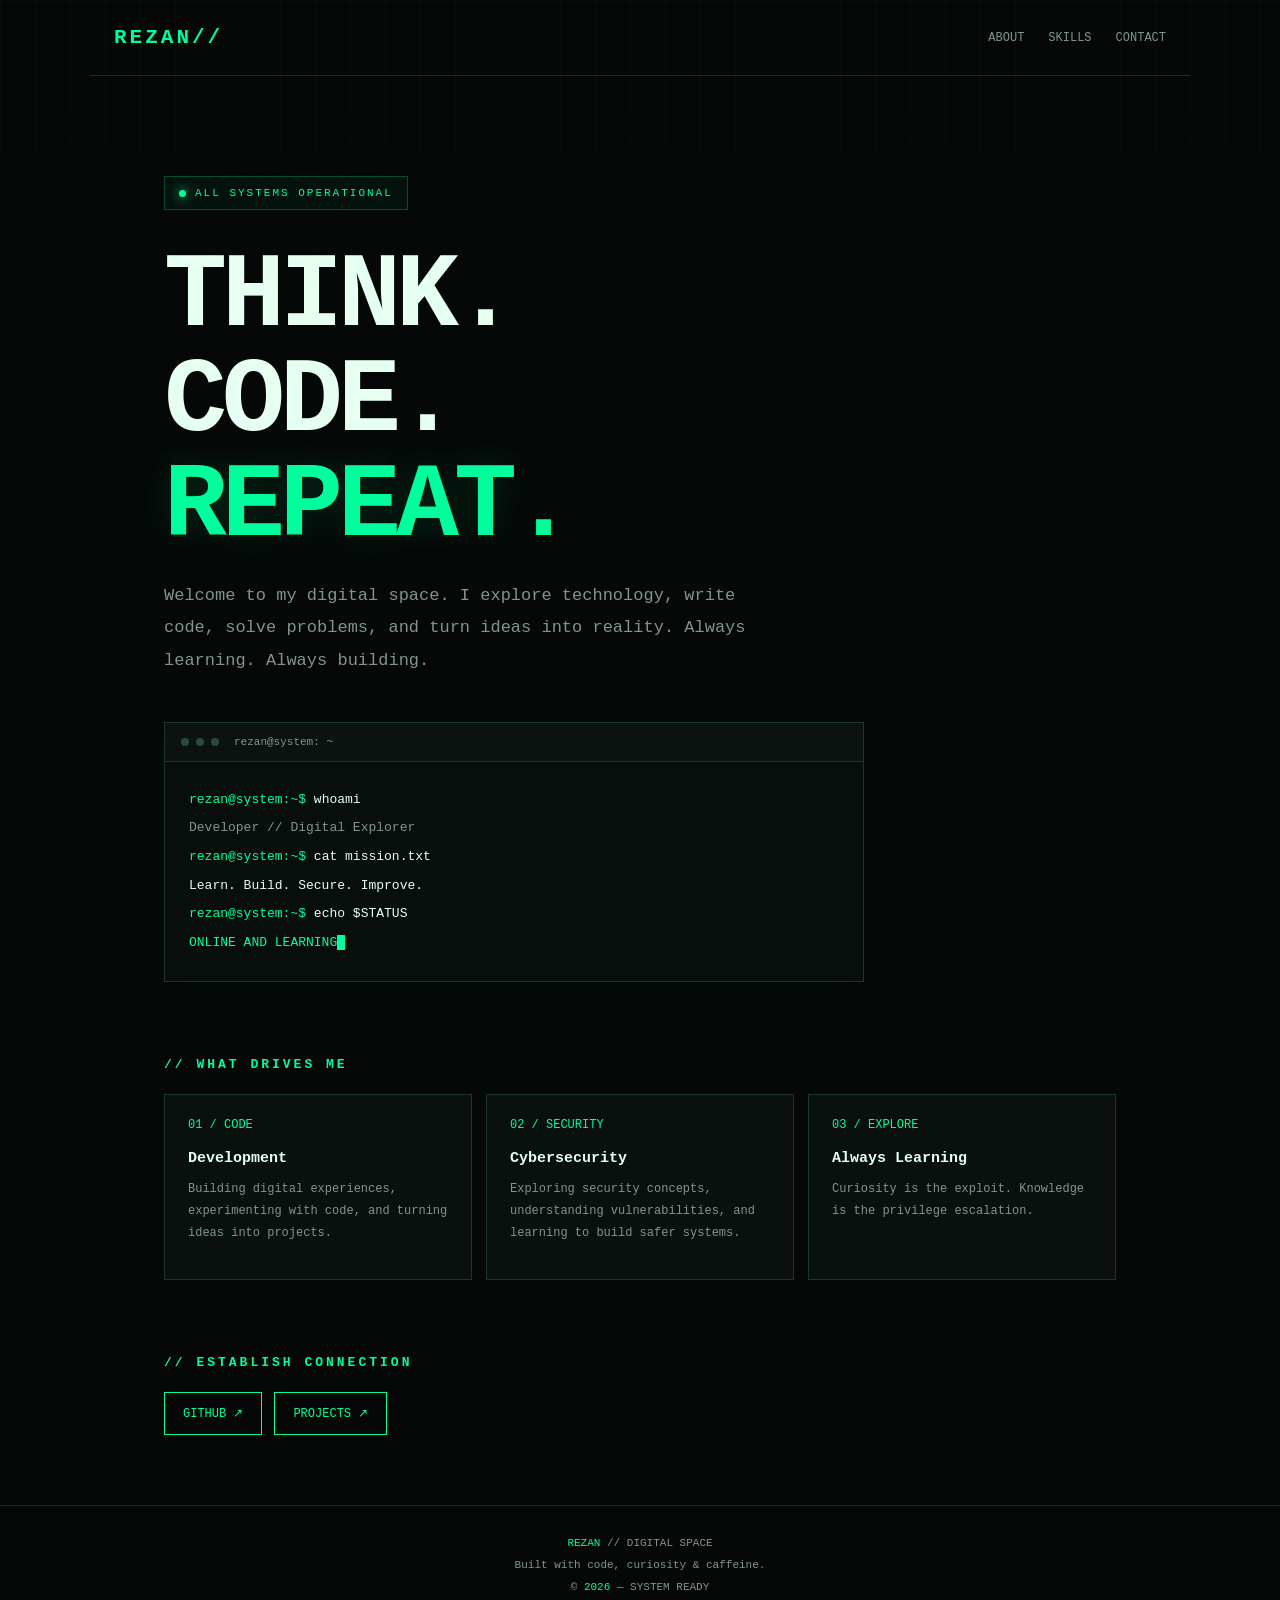
==== index.html @ ff37f452 "Add initial index.html file with layout and styles" ====
<!DOCTYPE html>
<html lang="en">
<head>
  <meta charset="UTF-8">
  <meta name="viewport" content="width=device-width, initial-scale=1.0">
  <meta name="theme-color" content="#050807">
  <meta name="description" content="Rezan | Developer, hacker mindset, and digital explorer.">
  <title>REZAN // SYSTEM ONLINE</title>

  <style>
    :root {
      --bg: #050807;
      --green: #00ff9c;
      --muted: #81968b;
      --panel: #0b1210;
    }

    * { box-sizing: border-box; }

    html { scroll-behavior: smooth; }

    body {
      margin: 0;
      background: var(--bg);
      color: #e5fff1;
      font-family: Consolas, "Courier New", monospace;
      min-height: 100vh;
      overflow-x: hidden;
    }

    body::before {
      content: "";
      position: fixed;
      inset: 0;
      pointer-events: none;
      z-index: -1;
      background:
        linear-gradient(#00ff9c08 1px, transparent 1px),
        linear-gradient(90deg, #00ff9c08 1px, transparent 1px);
      background-size: 35px 35px;
      mask-image: linear-gradient(to bottom, black, transparent 90%);
    }

    a { color: inherit; text-decoration: none; }

    header {
      max-width: 1100px;
      margin: auto;
      padding: 26px 24px;
      display: flex;
      justify-content: space-between;
      align-items: center;
      border-bottom: 1px solid #163026;
    }

    .logo {
      color: var(--green);
      font-size: 21px;
      font-weight: bold;
      letter-spacing: 3px;
    }

    nav { display: flex; gap: 24px; }

    nav a {
      font-size: 12px;
      color: var(--muted);
      transition: color .2s;
    }

    nav a:hover { color: var(--green); }

    main {
      max-width: 1000px;
      margin: auto;
      padding: 100px 24px 70px;
    }

    .status {
      display: inline-flex;
      align-items: center;
      gap: 9px;
      color: var(--green);
      border: 1px solid #00ff9c40;
      background: #00ff9c0b;
      padding: 10px 14px;
      font-size: 11px;
      letter-spacing: 2px;
    }

    .dot {
      width: 7px;
      height: 7px;
      border-radius: 50%;
      background: var(--green);
      box-shadow: 0 0 12px var(--green);
      animation: pulse 1.5s infinite;
    }

    h1 {
      font-size: clamp(54px, 11vw, 105px);
      line-height: 1;
      letter-spacing: -5px;
      margin: 35px 0 20px;
    }

    h1 span {
      color: var(--green);
      text-shadow: 0 0 35px #00ff9c25;
    }

    .subtitle {
      color: var(--muted);
      font-size: clamp(14px, 2vw, 17px);
      line-height: 1.9;
      max-width: 620px;
    }

    .terminal {
      margin-top: 45px;
      max-width: 700px;
      border: 1px solid #1b382b;
      background: #080e0b;
      box-shadow: 0 0 50px #00ff9c08;
    }

    .terminal-bar {
      padding: 13px 16px;
      background: var(--panel);
      border-bottom: 1px solid #1b382b;
      display: flex;
      gap: 7px;
      align-items: center;
      color: var(--muted);
      font-size: 11px;
    }

    .circle {
      width: 8px;
      height: 8px;
      border-radius: 50%;
      background: #284b3a;
    }

    .terminal-content {
      padding: 24px;
      font-size: 13px;
      line-height: 2.2;
      overflow-wrap: anywhere;
    }

    .prompt { color: var(--green); }
    .muted { color: var(--muted); }

    .cursor {
      display: inline-block;
      width: 8px;
      height: 15px;
      background: var(--green);
      vertical-align: middle;
      animation: blink 1s steps(2) infinite;
    }

    .section-title {
      font-size: 13px;
      color: var(--green);
      letter-spacing: 3px;
      margin: 75px 0 22px;
    }

    .cards {
      display: grid;
      grid-template-columns: repeat(3, 1fr);
      gap: 14px;
    }

    .card {
      border: 1px solid #1b382b;
      padding: 23px;
      background: #09100d;
      transition: border-color .2s, transform .2s;
    }

    .card:hover {
      border-color: var(--green);
      transform: translateY(-4px);
    }

    .card .number {
      color: var(--green);
      font-size: 12px;
    }

    .card h3 { font-size: 15px; margin: 18px 0 10px; }
    .card p { color: var(--muted); font-size: 12px; line-height: 1.8; }

    .links { display: flex; flex-wrap: wrap; gap: 12px; }

    .button {
      border: 1px solid var(--green);
      padding: 13px 18px;
      color: var(--green);
      font-size: 12px;
      transition: background .2s, color .2s;
    }

    .button:hover {
      background: var(--green);
      color: #050807;
    }

    footer {
      border-top: 1px solid #163026;
      padding: 26px 24px;
      text-align: center;
      color: var(--muted);
      font-size: 11px;
      line-height: 2;
    }

    footer span { color: var(--green); }

    @keyframes pulse { 50% { opacity: .35; } }
    @keyframes blink { to { visibility: hidden; } }

    @media (max-width: 650px) {
      header { padding: 20px; }
      nav { gap: 12px; }
      nav a { font-size: 10px; }
      main { padding-top: 70px; }
      h1 { letter-spacing: -3px; }
      .cards { grid-template-columns: 1fr; }
      .terminal-content { padding: 17px; font-size: 11px; }
    }
  </style>
</head>

<body>
  <header>
    <a class="logo" href="#">REZAN<span>//</span></a>
    <nav>
      <a href="#about">ABOUT</a>
      <a href="#skills">SKILLS</a>
      <a href="#contact">CONTACT</a>
    </nav>
  </header>

  <main>
    <div class="status">
      <span class="dot"></span>
      ALL SYSTEMS OPERATIONAL
    </div>

    <h1>THINK.<br>CODE.<br><span>REPEAT.</span></h1>

    <p class="subtitle">
      Welcome to my digital space. I explore technology,
      write code, solve problems, and turn ideas into reality.
      Always learning. Always building.
    </p>

    <section class="terminal" id="about">
      <div class="terminal-bar">
        <span class="circle"></span>
        <span class="circle"></span>
        <span class="circle"></span>
        <span style="margin-left:8px">rezan@system: ~</span>
      </div>

      <div class="terminal-content">
        <div><span class="prompt">rezan@system:~$</span> whoami</div>
        <div class="muted">Developer // Digital Explorer</div>
        <div><span class="prompt">rezan@system:~$</span> cat mission.txt</div>
        <div>Learn. Build. Secure. Improve.</div>
        <div><span class="prompt">rezan@system:~$</span> echo $STATUS</div>
        <div style="color:var(--green)">ONLINE AND LEARNING<span class="cursor"></span></div>
      </div>
    </section>

    <h2 class="section-title" id="skills">// WHAT DRIVES ME</h2>

    <div class="cards">
      <article class="card">
        <div class="number">01 / CODE</div>
        <h3>Development</h3>
        <p>Building digital experiences, experimenting with code, and turning ideas into projects.</p>
      </article>

      <article class="card">
        <div class="number">02 / SECURITY</div>
        <h3>Cybersecurity</h3>
        <p>Exploring security concepts, understanding vulnerabilities, and learning to build safer systems.</p>
      </article>

      <article class="card">
        <div class="number">03 / EXPLORE</div>
        <h3>Always Learning</h3>
        <p>Curiosity is the exploit. Knowledge is the privilege escalation.</p>
      </article>
    </div>

    <h2 class="section-title" id="contact">// ESTABLISH CONNECTION</h2>

    <div class="links">
      <a class="button" href="https://github.com/rezan" target="_blank" rel="noopener noreferrer">GITHUB ↗</a>
      <a class="button" href="https://github.com/rezan?tab=repositories">PROJECTS ↗</a>
    </div>
  </main>

  <footer>
    <div><span>REZAN</span> // DIGITAL SPACE</div>
    <div>Built with code, curiosity &amp; caffeine.</div>
    <div>© <span id="year"></span> — SYSTEM READY</div>
  </footer>

  <script>
    document.getElementById("year").textContent = new Date().getFullYear();
  </script>
</body>
</html>
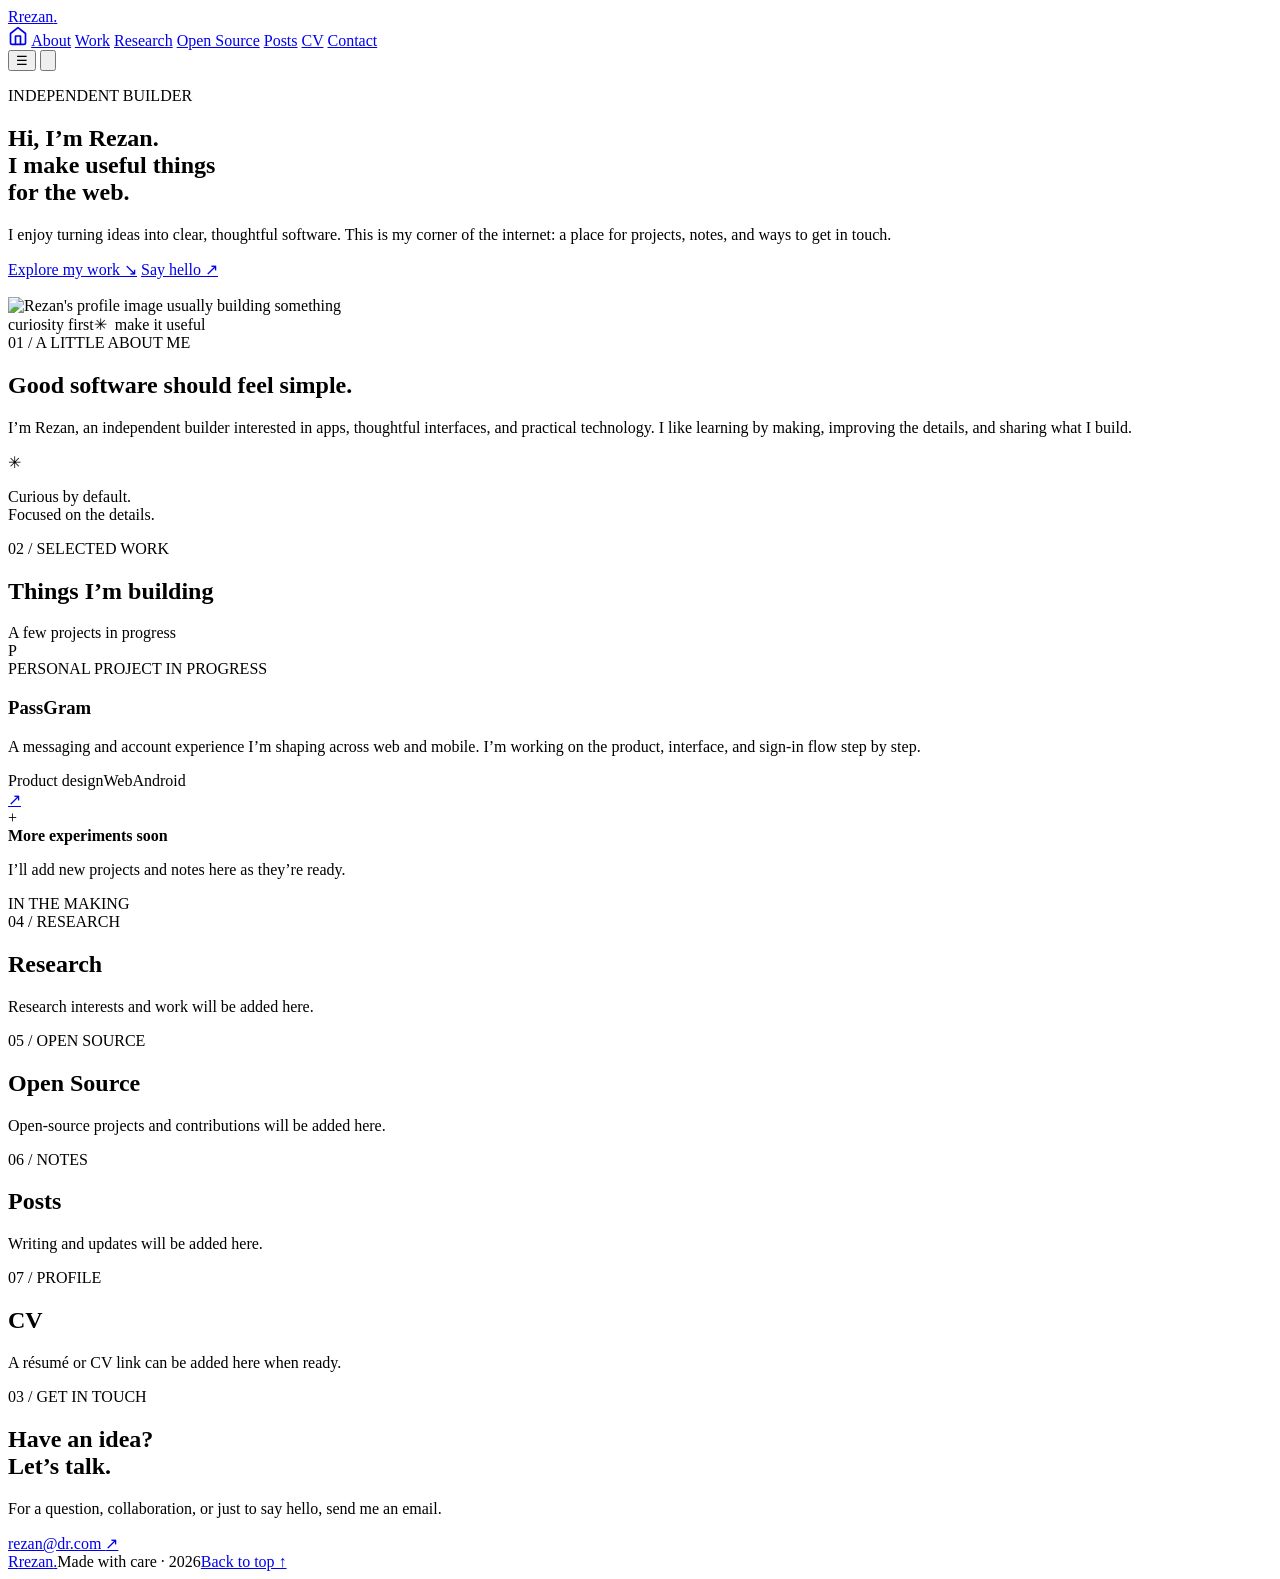
==== commit e9b79475: "Add files via upload" ====
--- a/index.html
+++ b/index.html
@@ -1,321 +1,88 @@
-
-<!DOCTYPE html>
+<!doctype html>
 <html lang="en">
 <head>
-  <meta charset="UTF-8">
-  <meta name="viewport" content="width=device-width, initial-scale=1.0">
-  <meta name="theme-color" content="#050807">
-  <meta name="description" content="Rezan | Developer, hacker mindset, and digital explorer.">
-  <title>REZAN // SYSTEM ONLINE</title>
-
-  <style>
-    :root {
-      --bg: #050807;
-      --green: #00ff9c;
-      --muted: #81968b;
-      --panel: #0b1210;
-    }
-
-    * { box-sizing: border-box; }
-
-    html { scroll-behavior: smooth; }
-
-    body {
-      margin: 0;
-      background: var(--bg);
-      color: #e5fff1;
-      font-family: Consolas, "Courier New", monospace;
-      min-height: 100vh;
-      overflow-x: hidden;
-    }
-
-    body::before {
-      content: "";
-      position: fixed;
-      inset: 0;
-      pointer-events: none;
-      z-index: -1;
-      background:
-        linear-gradient(#00ff9c08 1px, transparent 1px),
-        linear-gradient(90deg, #00ff9c08 1px, transparent 1px);
-      background-size: 35px 35px;
-      mask-image: linear-gradient(to bottom, black, transparent 90%);
-    }
-
-    a { color: inherit; text-decoration: none; }
-
-    header {
-      max-width: 1100px;
-      margin: auto;
-      padding: 26px 24px;
-      display: flex;
-      justify-content: space-between;
-      align-items: center;
-      border-bottom: 1px solid #163026;
-    }
-
-    .logo {
-      color: var(--green);
-      font-size: 21px;
-      font-weight: bold;
-      letter-spacing: 3px;
-    }
-
-    nav { display: flex; gap: 24px; }
-
-    nav a {
-      font-size: 12px;
-      color: var(--muted);
-      transition: color .2s;
-    }
-
-    nav a:hover { color: var(--green); }
-
-    main {
-      max-width: 1000px;
-      margin: auto;
-      padding: 100px 24px 70px;
-    }
-
-    .status {
-      display: inline-flex;
-      align-items: center;
-      gap: 9px;
-      color: var(--green);
-      border: 1px solid #00ff9c40;
-      background: #00ff9c0b;
-      padding: 10px 14px;
-      font-size: 11px;
-      letter-spacing: 2px;
-    }
-
-    .dot {
-      width: 7px;
-      height: 7px;
-      border-radius: 50%;
-      background: var(--green);
-      box-shadow: 0 0 12px var(--green);
-      animation: pulse 1.5s infinite;
-    }
-
-    h1 {
-      font-size: clamp(54px, 11vw, 105px);
-      line-height: 1;
-      letter-spacing: -5px;
-      margin: 35px 0 20px;
-    }
-
-    h1 span {
-      color: var(--green);
-      text-shadow: 0 0 35px #00ff9c25;
-    }
-
-    .subtitle {
-      color: var(--muted);
-      font-size: clamp(14px, 2vw, 17px);
-      line-height: 1.9;
-      max-width: 620px;
-    }
-
-    .terminal {
-      margin-top: 45px;
-      max-width: 700px;
-      border: 1px solid #1b382b;
-      background: #080e0b;
-      box-shadow: 0 0 50px #00ff9c08;
-    }
-
-    .terminal-bar {
-      padding: 13px 16px;
-      background: var(--panel);
-      border-bottom: 1px solid #1b382b;
-      display: flex;
-      gap: 7px;
-      align-items: center;
-      color: var(--muted);
-      font-size: 11px;
-    }
-
-    .circle {
-      width: 8px;
-      height: 8px;
-      border-radius: 50%;
-      background: #284b3a;
-    }
-
-    .terminal-content {
-      padding: 24px;
-      font-size: 13px;
-      line-height: 2.2;
-      overflow-wrap: anywhere;
-    }
-
-    .prompt { color: var(--green); }
-    .muted { color: var(--muted); }
-
-    .cursor {
-      display: inline-block;
-      width: 8px;
-      height: 15px;
-      background: var(--green);
-      vertical-align: middle;
-      animation: blink 1s steps(2) infinite;
-    }
-
-    .section-title {
-      font-size: 13px;
-      color: var(--green);
-      letter-spacing: 3px;
-      margin: 75px 0 22px;
-    }
-
-    .cards {
-      display: grid;
-      grid-template-columns: repeat(3, 1fr);
-      gap: 14px;
-    }
-
-    .card {
-      border: 1px solid #1b382b;
-      padding: 23px;
-      background: #09100d;
-      transition: border-color .2s, transform .2s;
-    }
-
-    .card:hover {
-      border-color: var(--green);
-      transform: translateY(-4px);
-    }
-
-    .card .number {
-      color: var(--green);
-      font-size: 12px;
-    }
-
-    .card h3 { font-size: 15px; margin: 18px 0 10px; }
-    .card p { color: var(--muted); font-size: 12px; line-height: 1.8; }
-
-    .links { display: flex; flex-wrap: wrap; gap: 12px; }
-
-    .button {
-      border: 1px solid var(--green);
-      padding: 13px 18px;
-      color: var(--green);
-      font-size: 12px;
-      transition: background .2s, color .2s;
-    }
-
-    .button:hover {
-      background: var(--green);
-      color: #050807;
-    }
-
-    footer {
-      border-top: 1px solid #163026;
-      padding: 26px 24px;
-      text-align: center;
-      color: var(--muted);
-      font-size: 11px;
-      line-height: 2;
-    }
-
-    footer span { color: var(--green); }
-
-    @keyframes pulse { 50% { opacity: .35; } }
-    @keyframes blink { to { visibility: hidden; } }
-
-    @media (max-width: 650px) {
-      header { padding: 20px; }
-      nav { gap: 12px; }
-      nav a { font-size: 10px; }
-      main { padding-top: 70px; }
-      h1 { letter-spacing: -3px; }
-      .cards { grid-template-columns: 1fr; }
-      .terminal-content { padding: 17px; font-size: 11px; }
-    }
-  </style>
+  <meta charset="utf-8">
+  <meta name="viewport" content="width=device-width, initial-scale=1">
+  <meta name="theme-color" content="#f4f6fb">
+  <meta name="description" content="Rezan — software maker and independent builder.">
+  <title>Rezan — Personal portfolio</title>
+  <link rel="preconnect" href="https://fonts.gstatic.com" crossorigin>
+  <link rel="stylesheet" href="assets/css/style.css">
+  <script src="assets/js/script.js" defer></script>
 </head>
-
 <body>
-  <header>
-    <a class="logo" href="#">REZAN<span>//</span></a>
-    <nav>
-      <a href="#about">ABOUT</a>
-      <a href="#skills">SKILLS</a>
-      <a href="#contact">CONTACT</a>
+  <div class="ambient ambient-one" aria-hidden="true"></div>
+  <div class="ambient ambient-two" aria-hidden="true"></div>
+  <header class="topbar wrap">
+    <a class="wordmark" href="#home" aria-label="Rezan home"><span class="mark">R</span><span>rezan<span class="dot">.</span></span></a>
+    <nav class="nav" aria-label="Main navigation">
+      <a class="home-link" href="#home" aria-label="Home" title="Home"><svg class="home-icon" xmlns="http://www.w3.org/2000/svg" width="20" height="20" viewBox="0 0 24 24" fill="none" stroke="currentColor" stroke-width="2" stroke-linecap="round" stroke-linejoin="round"><path d="M3 9l9-7 9 7v11a2 2 0 0 1-2 2H5a2 2 0 0 1-2-2z"></path><polyline points="9 22 9 12 15 12 15 22"></polyline></svg></a>
+      <a href="#about">About</a>
+      <a href="#work">Work</a>
+      <a href="#research">Research</a>
+      <a href="#opensource">Open Source</a>
+      <a href="#posts">Posts</a>
+      <a href="#cv">CV</a>
+      <a href="#contact">Contact</a>
     </nav>
+    <button class="header-toggle" type="button" aria-label="Open navigation menu" aria-expanded="false">☰</button>
+    <button class="theme-toggle" type="button" aria-label="Switch color theme" title="Switch theme"><img class="theme-icon" src="icons/sun.svg" alt=""></button>
   </header>
 
-  <main>
-    <div class="status">
-      <span class="dot"></span>
-      ALL SYSTEMS OPERATIONAL
-    </div>
-
-    <h1>THINK.<br>CODE.<br><span>REPEAT.</span></h1>
-
-    <p class="subtitle">
-      Welcome to my digital space. I explore technology,
-      write code, solve problems, and turn ideas into reality.
-      Always learning. Always building.
-    </p>
-
-    <section class="terminal" id="about">
-      <div class="terminal-bar">
-        <span class="circle"></span>
-        <span class="circle"></span>
-        <span class="circle"></span>
-        <span style="margin-left:8px">rezan@system: ~</span>
+  <main id="home" class="wrap">
+    <section class="hero" aria-labelledby="hero-title">
+      <div class="hero-copy">
+        <p class="eyebrow"><span class="status-dot"></span> INDEPENDENT BUILDER</p>
+        <h1 id="hero-title">Hi, I’m Rezan.<br><span>I make useful things</span><br>for the web.</h1>
+        <p class="intro">I enjoy turning ideas into clear, thoughtful software. This is my corner of the internet: a place for projects, notes, and ways to get in touch.</p>
+        <div class="hero-actions">
+          <a class="button button-primary" href="#work">Explore my work <span aria-hidden="true">↘</span></a>
+          <a class="text-link" href="mailto:rezan@dr.com">Say hello <span aria-hidden="true">↗</span></a>
+        </div>
+        <div class="social-row" aria-label="Social profiles">
+          <a class="social-icon-link" href="https://github.com/4rezan" target="_blank" rel="noopener noreferrer" aria-label="GitHub" title="GitHub"><img src="icons/github.svg" alt="" aria-hidden="true"></a>
+          <a class="social-icon-link" href="https://t.me/strazan" target="_blank" rel="noopener noreferrer" aria-label="Telegram" title="Telegram"><img src="icons/telegram.svg" alt="" aria-hidden="true"></a>
+          <a class="social-icon-link" href="https://www.reddit.com/user/4rezan/" target="_blank" rel="noopener noreferrer" aria-label="Reddit" title="Reddit"><img src="icons/reddit.svg" alt="" aria-hidden="true"></a>
+          <a class="social-icon-link" href="https://x.com/4rezan" target="_blank" rel="noopener noreferrer" aria-label="X" title="X"><img src="icons/X.svg" alt="" aria-hidden="true"></a>
+          <a class="social-icon-link" href="mailto:rezan@dr.com" aria-label="Email Rezan" title="Email"><img src="icons/gmail.svg" alt="" aria-hidden="true"></a>
+        </div>
       </div>
-
-      <div class="terminal-content">
-        <div><span class="prompt">rezan@system:~$</span> whoami</div>
-        <div class="muted">Developer // Digital Explorer</div>
-        <div><span class="prompt">rezan@system:~$</span> cat mission.txt</div>
-        <div>Learn. Build. Secure. Improve.</div>
-        <div><span class="prompt">rezan@system:~$</span> echo $STATUS</div>
-        <div style="color:var(--green)">ONLINE AND LEARNING<span class="cursor"></span></div>
+      <div class="portrait-wrap">
+        <div class="portrait-orbit orbit-a"></div><div class="portrait-orbit orbit-b"></div>
+        <div class="portrait-card"><img src="assets/musa.gif" alt="Rezan's profile image"><span class="portrait-caption"><i></i> usually building something</span></div>
+        <span class="float-chip chip-top">curiosity first</span><span class="float-chip chip-bottom">✳&nbsp; make it useful</span>
       </div>
     </section>
 
-    <h2 class="section-title" id="skills">// WHAT DRIVES ME</h2>
+    <section id="about" class="about section-card">
+      <div class="section-kicker">01 / A LITTLE ABOUT ME</div>
+      <div><h2>Good software should feel simple.</h2><p>I’m Rezan, an independent builder interested in apps, thoughtful interfaces, and practical technology. I like learning by making, improving the details, and sharing what I build.</p></div>
+      <div class="about-aside"><span class="spark">✳</span><p>Curious by default.<br>Focused on the details.</p></div>
+    </section>
 
-    <div class="cards">
-      <article class="card">
-        <div class="number">01 / CODE</div>
-        <h3>Development</h3>
-        <p>Building digital experiences, experimenting with code, and turning ideas into projects.</p>
+    <section id="work" class="work-section">
+      <div class="section-heading"><div><div class="section-kicker">02 / SELECTED WORK</div><h2>Things I’m building</h2></div><span class="heading-note">A few projects in progress</span></div>
+      <article class="project-card">
+        <div class="project-icon" aria-hidden="true">P</div>
+        <div class="project-info"><div class="project-meta"><span>PERSONAL PROJECT</span><span class="project-state"><i></i> IN PROGRESS</span></div><h3>PassGram</h3><p>A messaging and account experience I’m shaping across web and mobile. I’m working on the product, interface, and sign-in flow step by step.</p><div class="tag-list"><span>Product design</span><span>Web</span><span>Android</span></div></div>
+        <a class="project-arrow" href="https://web.zpas.org" target="_blank" rel="noopener noreferrer" aria-label="Open PassGram website">↗</a>
       </article>
+      <div class="coming-card"><span class="coming-mark">+</span><div><b>More experiments soon</b><p>I’ll add new projects and notes here as they’re ready.</p></div><span class="coming-label">IN THE MAKING</span></div>
+    </section>
 
-      <article class="card">
-        <div class="number">02 / SECURITY</div>
-        <h3>Cybersecurity</h3>
-        <p>Exploring security concepts, understanding vulnerabilities, and learning to build safer systems.</p>
-      </article>
-
-      <article class="card">
-        <div class="number">03 / EXPLORE</div>
-        <h3>Always Learning</h3>
-        <p>Curiosity is the exploit. Knowledge is the privilege escalation.</p>
-      </article>
-    </div>
-
-    <h2 class="section-title" id="contact">// ESTABLISH CONNECTION</h2>
-
-    <div class="links">
-      <a class="button" href="https://github.com/rezan" target="_blank" rel="noopener noreferrer">GITHUB ↗</a>
-      <a class="button" href="https://github.com/rezan?tab=repositories">PROJECTS ↗</a>
-    </div>
+    <section class="more-grid" aria-label="More about Rezan">
+      <article id="research" class="more-card"><span class="section-kicker">04 / RESEARCH</span><h2>Research</h2><p>Research interests and work will be added here.</p></article>
+      <article id="opensource" class="more-card"><span class="section-kicker">05 / OPEN SOURCE</span><h2>Open Source</h2><p>Open-source projects and contributions will be added here.</p></article>
+      <article id="posts" class="more-card"><span class="section-kicker">06 / NOTES</span><h2>Posts</h2><p>Writing and updates will be added here.</p></article>
+      <article id="cv" class="more-card"><span class="section-kicker">07 / PROFILE</span><h2>CV</h2><p>A résumé or CV link can be added here when ready.</p></article>
+    </section>
+
+    <section id="contact" class="contact-card">
+      <div><div class="section-kicker">03 / GET IN TOUCH</div><h2>Have an idea?<br><span>Let’s talk.</span></h2><p>For a question, collaboration, or just to say hello, send me an email.</p></div>
+      <a class="contact-email" href="mailto:rezan@dr.com">rezan@dr.com <span>↗</span></a>
+    </section>
   </main>
 
-  <footer>
-    <div><span>REZAN</span> // DIGITAL SPACE</div>
-    <div>Built with code, curiosity &amp; caffeine.</div>
-    <div>© <span id="year"></span> — SYSTEM READY</div>
-  </footer>
-
-  <script>
-    document.getElementById("year").textContent = new Date().getFullYear();
-  </script>
+  <footer class="wrap footer"><a class="wordmark" href="#home"><span class="mark">R</span><span>rezan<span class="dot">.</span></span></a><span>Made with care · 2026</span><a href="#home">Back to top ↑</a></footer>
 </body>
 </html>
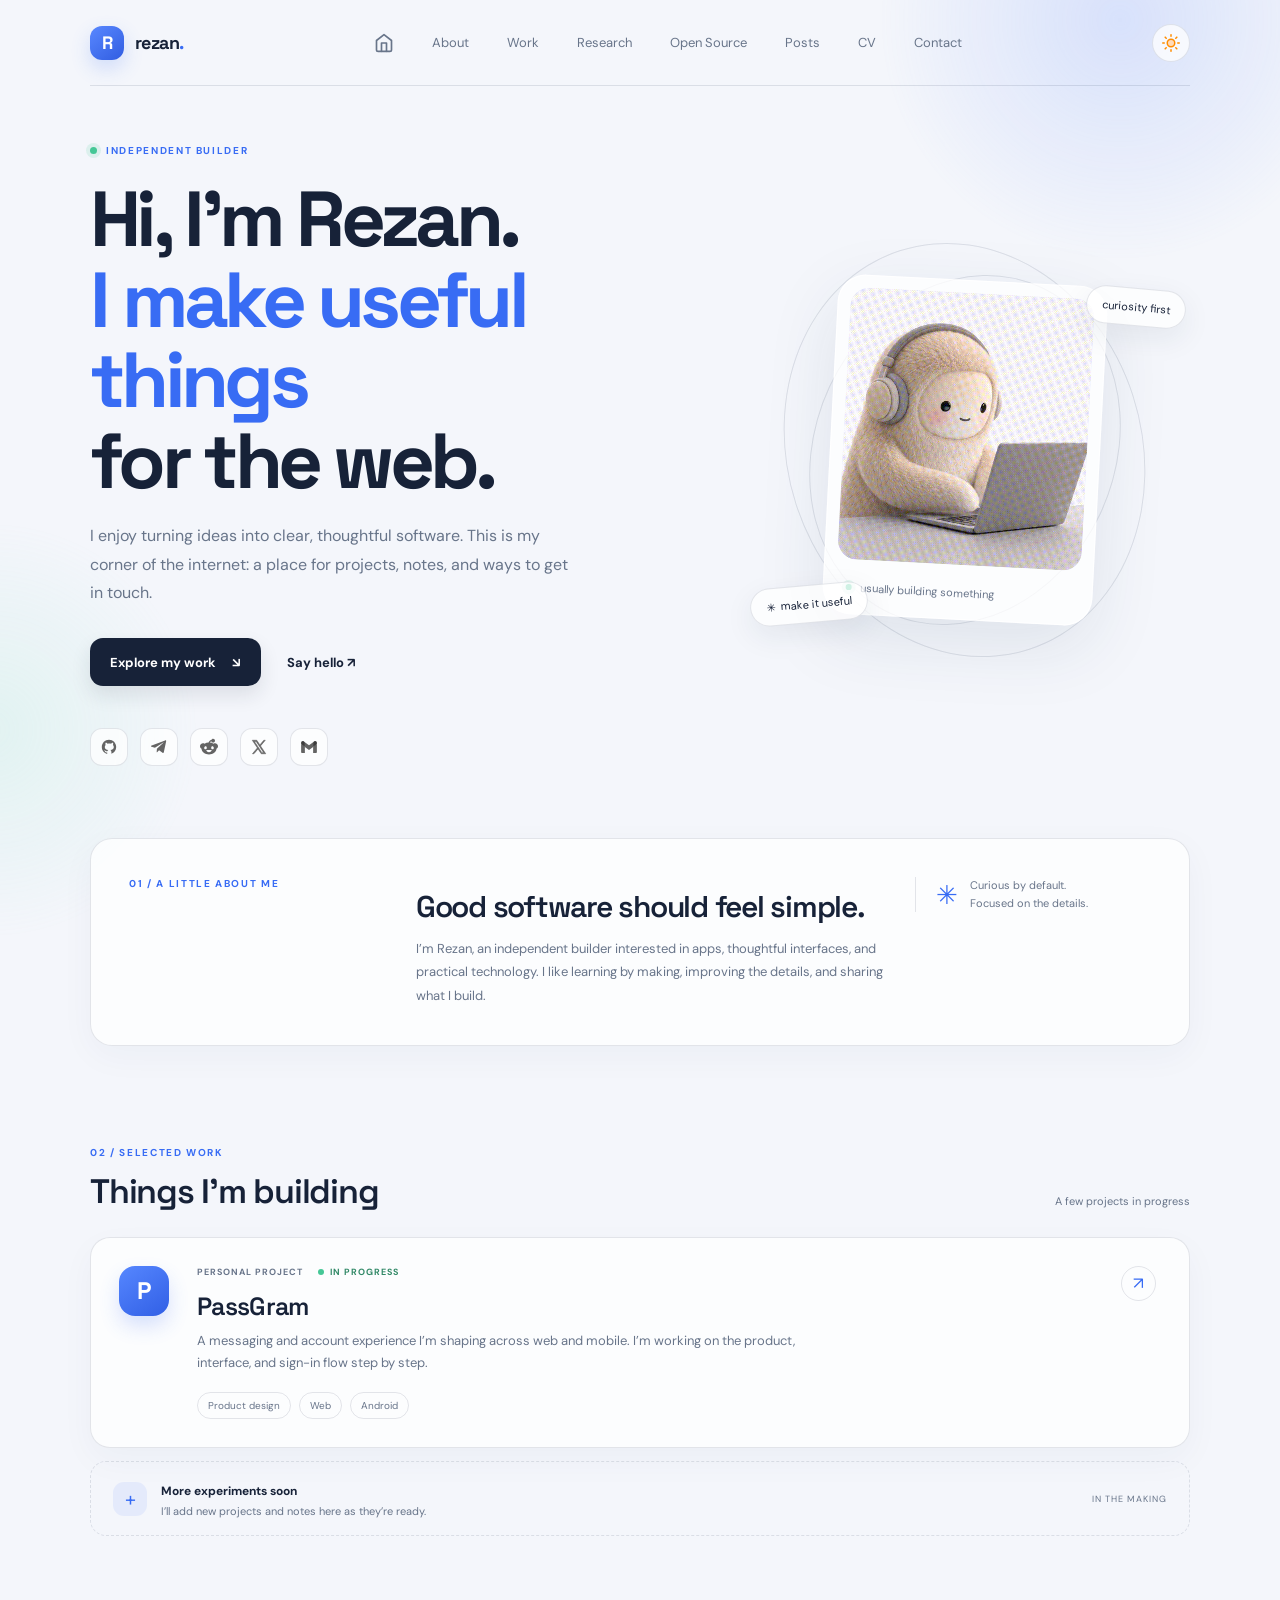
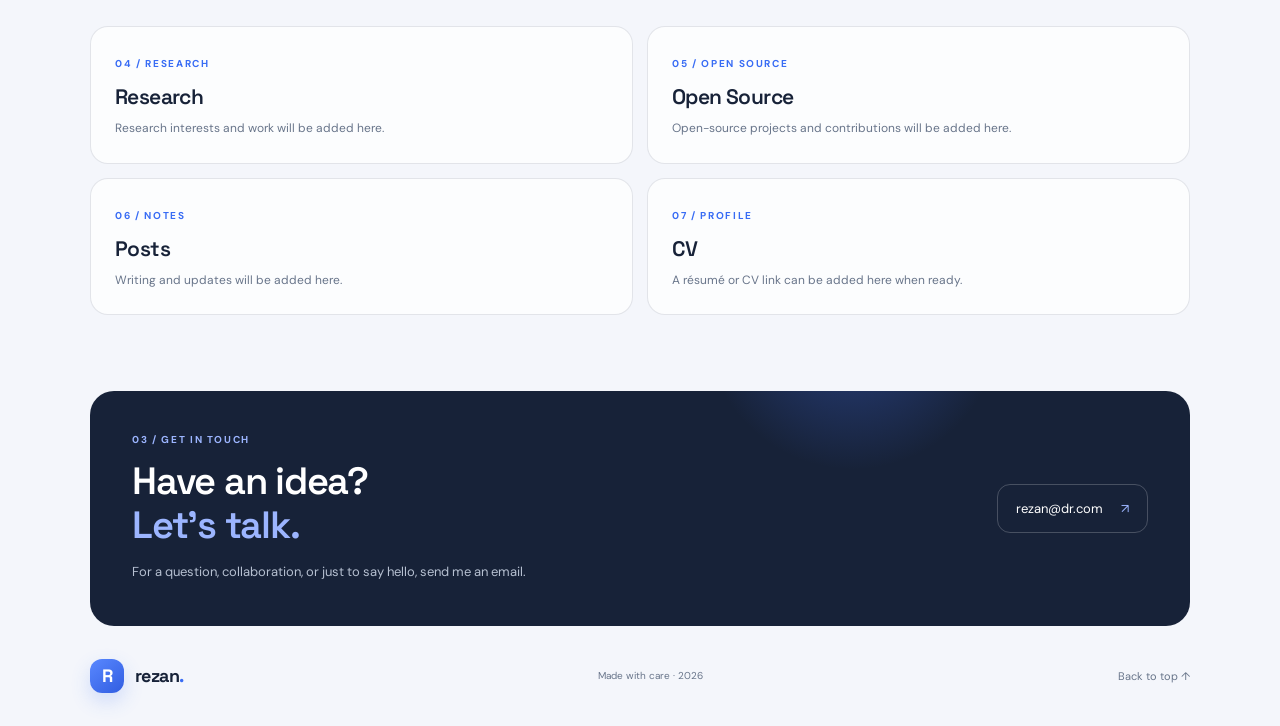
==== commit 6a99e6d3: "ilk yukleme" ====
--- a/index.html
+++ b/index.html
@@ -15,17 +15,17 @@
   <div class="ambient ambient-two" aria-hidden="true"></div>
   <header class="topbar wrap">
     <a class="wordmark" href="#home" aria-label="Rezan home"><span class="mark">R</span><span>rezan<span class="dot">.</span></span></a>
-    <nav class="nav" aria-label="Main navigation">
+    <nav class="nav" aria-label="Main navigation">
       <a class="home-link" href="#home" aria-label="Home" title="Home"><svg class="home-icon" xmlns="http://www.w3.org/2000/svg" width="20" height="20" viewBox="0 0 24 24" fill="none" stroke="currentColor" stroke-width="2" stroke-linecap="round" stroke-linejoin="round"><path d="M3 9l9-7 9 7v11a2 2 0 0 1-2 2H5a2 2 0 0 1-2-2z"></path><polyline points="9 22 9 12 15 12 15 22"></polyline></svg></a>
       <a href="#about">About</a>
       <a href="#work">Work</a>
-      <a href="#research">Research</a>
-      <a href="#opensource">Open Source</a>
-      <a href="#posts">Posts</a>
-      <a href="#cv">CV</a>
+      <a href="#research">Research</a>
+      <a href="#opensource">Open Source</a>
+      <a href="#posts">Posts</a>
+      <a href="#cv">CV</a>
       <a href="#contact">Contact</a>
     </nav>
-    <button class="header-toggle" type="button" aria-label="Open navigation menu" aria-expanded="false">☰</button>
+    <button class="header-toggle" type="button" aria-label="Open navigation menu" aria-expanded="false">☰</button>
     <button class="theme-toggle" type="button" aria-label="Switch color theme" title="Switch theme"><img class="theme-icon" src="icons/sun.svg" alt=""></button>
   </header>
 
@@ -70,13 +70,13 @@
       <div class="coming-card"><span class="coming-mark">+</span><div><b>More experiments soon</b><p>I’ll add new projects and notes here as they’re ready.</p></div><span class="coming-label">IN THE MAKING</span></div>
     </section>
 
-    <section class="more-grid" aria-label="More about Rezan">
-      <article id="research" class="more-card"><span class="section-kicker">04 / RESEARCH</span><h2>Research</h2><p>Research interests and work will be added here.</p></article>
-      <article id="opensource" class="more-card"><span class="section-kicker">05 / OPEN SOURCE</span><h2>Open Source</h2><p>Open-source projects and contributions will be added here.</p></article>
-      <article id="posts" class="more-card"><span class="section-kicker">06 / NOTES</span><h2>Posts</h2><p>Writing and updates will be added here.</p></article>
-      <article id="cv" class="more-card"><span class="section-kicker">07 / PROFILE</span><h2>CV</h2><p>A résumé or CV link can be added here when ready.</p></article>
-    </section>
-
+    <section class="more-grid" aria-label="More about Rezan">
+      <article id="research" class="more-card"><span class="section-kicker">04 / RESEARCH</span><h2>Research</h2><p>Research interests and work will be added here.</p></article>
+      <article id="opensource" class="more-card"><span class="section-kicker">05 / OPEN SOURCE</span><h2>Open Source</h2><p>Open-source projects and contributions will be added here.</p></article>
+      <article id="posts" class="more-card"><span class="section-kicker">06 / NOTES</span><h2>Posts</h2><p>Writing and updates will be added here.</p></article>
+      <article id="cv" class="more-card"><span class="section-kicker">07 / PROFILE</span><h2>CV</h2><p>A résumé or CV link can be added here when ready.</p></article>
+    </section>
+
     <section id="contact" class="contact-card">
       <div><div class="section-kicker">03 / GET IN TOUCH</div><h2>Have an idea?<br><span>Let’s talk.</span></h2><p>For a question, collaboration, or just to say hello, send me an email.</p></div>
       <a class="contact-email" href="mailto:rezan@dr.com">rezan@dr.com <span>↗</span></a>
--- a/assets/css/style.css
+++ b/assets/css/style.css
@@ -0,0 +1,10 @@
+@import url('./fonts.css');
+:root{color-scheme:light;--bg:#f4f6fb;--surface:rgba(255,255,255,.74);--ink:#172238;--muted:#68758a;--line:rgba(32,52,83,.12);--blue:#386cf4;--mint:#95e6c8;--shadow:0 22px 70px rgba(33,55,92,.1)}
+*{box-sizing:border-box}html{scroll-behavior:smooth;scroll-padding-top:90px}body{margin:0;min-height:100vh;background:var(--bg);color:var(--ink);font-family:"DM Sans",sans-serif;overflow-x:hidden;transition:background .25s,color .25s}.wrap{width:min(1100px,calc(100% - 48px));margin-inline:auto}.ambient{position:fixed;z-index:-1;pointer-events:none;border-radius:50%;filter:blur(1px)}.ambient-one{width:500px;height:500px;top:-230px;right:-90px;background:radial-gradient(circle,rgba(116,153,255,.22),transparent 68%)}.ambient-two{width:420px;height:420px;left:-220px;top:520px;background:radial-gradient(circle,rgba(143,229,201,.18),transparent 70%)}.topbar{height:86px;display:flex;align-items:center;justify-content:space-between;border-bottom:1px solid var(--line)}.wordmark{display:inline-flex;align-items:center;gap:11px;color:var(--ink);font:700 18px "Space Grotesk",sans-serif;text-decoration:none;letter-spacing:-.6px}.mark{width:34px;height:34px;border-radius:12px;display:grid;place-items:center;background:linear-gradient(140deg,#5988ff,#315de1);color:white;box-shadow:0 8px 20px #386cf433}.dot{color:var(--blue)}.nav{display:flex;gap:38px;align-items:center}.nav .home-link{display:grid;place-items:center}.header-toggle{display:none}.home-icon{display:block}.nav a,.footer>a:last-child{color:var(--muted);font-size:13px;text-decoration:none;transition:color .2s}.nav a:hover,.footer>a:last-child:hover{color:var(--blue)}.theme-toggle{width:38px;height:38px;border:1px solid var(--line);border-radius:50%;background:var(--surface);color:var(--ink);display:grid;place-items:center;cursor:pointer}.theme-icon{width:18px;height:18px;object-fit:contain}.hero{min-height:635px;display:grid;grid-template-columns:1.15fr .85fr;align-items:center;gap:40px;padding:48px 0 72px}.eyebrow,.section-kicker{font-size:10px;font-weight:700;letter-spacing:1.65px;color:var(--blue)}.eyebrow{display:flex;align-items:center;gap:9px}.status-dot,.project-state i,.portrait-caption i{width:7px;height:7px;border-radius:50%;background:#45c796;box-shadow:0 0 0 4px #45c79622}.hero h1{margin:22px 0 20px;font:700 clamp(48px,6.3vw,78px)/1.035 "Space Grotesk",sans-serif;letter-spacing:-4.7px}.hero h1 span,.contact-card h2 span{color:var(--blue)}.intro{max-width:490px;color:var(--muted);font-size:16px;line-height:1.8}.hero-actions{display:flex;align-items:center;gap:26px;margin-top:30px}.button{min-height:48px;padding:0 20px;display:inline-flex;align-items:center;gap:16px;border-radius:13px;text-decoration:none;font-size:13px;font-weight:700}.button-primary{color:#fff;background:var(--ink);box-shadow:0 9px 20px #1722381c}.button-primary:hover{background:var(--blue)}.text-link{color:var(--ink);font-size:13px;text-decoration:none;font-weight:700}.social-row{display:flex;gap:23px;margin-top:42px}.social-row a{font-size:12px;color:var(--muted);text-decoration:none}.social-row a span{color:var(--blue);margin-left:3px}.portrait-wrap{height:440px;position:relative;display:grid;place-items:center}.portrait-orbit{position:absolute;border:1px solid var(--line);border-radius:50%;transform:rotate(-18deg)}.orbit-a{width:355px;height:420px}.orbit-b{width:300px;height:360px;transform:rotate(25deg)}.portrait-card{width:270px;height:340px;position:relative;z-index:1;padding:12px 12px 54px;border-radius:28px;background:var(--surface);border:1px solid rgba(255,255,255,.9);box-shadow:var(--shadow);transform:rotate(3deg)}.portrait-card img{width:100%;height:100%;object-fit:cover;border-radius:19px;background:#dbe7ff}.portrait-caption{position:absolute;left:22px;bottom:19px;display:flex;align-items:center;gap:9px;color:var(--muted);font-size:11px}.portrait-caption i{width:6px;height:6px}.float-chip{position:absolute;z-index:2;padding:11px 15px;border:1px solid var(--line);border-radius:30px;background:var(--surface);box-shadow:0 10px 30px rgba(30,50,80,.08);font-size:11px;color:var(--ink)}.chip-top{top:58px;right:4px;transform:rotate(5deg)}.chip-bottom{bottom:47px;left:10px;transform:rotate(-5deg)}.section-card{display:grid;grid-template-columns:.8fr 1.45fr .72fr;gap:25px;align-items:start;padding:38px;border:1px solid var(--line);border-radius:22px;background:var(--surface);box-shadow:0 10px 35px rgba(33,55,92,.04)}.section-card h2,.section-heading h2,.contact-card h2{margin:13px 0 12px;font:600 30px/1.16 "Space Grotesk",sans-serif;letter-spacing:-1.25px}.section-card p,.contact-card>div>p{margin:0;color:var(--muted);font-size:13px;line-height:1.8}.about-aside{display:flex;align-items:center;gap:12px;border-left:1px solid var(--line);padding-left:20px}.about-aside .spark{color:var(--blue);font-size:26px}.about-aside p{font-size:11px;line-height:1.6}.work-section{padding:100px 0 90px}.section-heading{display:flex;align-items:end;justify-content:space-between;margin-bottom:25px}.section-heading h2{font-size:34px;margin-bottom:0}.heading-note{font-size:11px;color:var(--muted);padding-bottom:4px}.project-card{display:grid;grid-template-columns:58px 1fr 40px;gap:20px;align-items:start;padding:28px;border:1px solid var(--line);border-radius:20px;background:var(--surface);box-shadow:0 12px 34px rgba(33,55,92,.04)}.project-icon{width:50px;height:50px;display:grid;place-items:center;border-radius:16px;background:linear-gradient(145deg,#5687ff,#315fe5);color:white;font:700 24px "Space Grotesk",sans-serif;box-shadow:0 10px 20px #386cf433}.project-meta{display:flex;gap:15px;align-items:center;color:var(--muted);font-size:9px;font-weight:700;letter-spacing:1px}.project-state{display:flex;align-items:center;gap:6px;color:#328967}.project-state i{width:6px;height:6px;box-shadow:none}.project-info h3{margin:12px 0 8px;font:600 25px "Space Grotesk",sans-serif;letter-spacing:-.7px}.project-info p{max-width:610px;margin:0;color:var(--muted);font-size:13px;line-height:1.75}.tag-list{display:flex;gap:8px;margin-top:17px;flex-wrap:wrap}.tag-list span{padding:6px 10px;border:1px solid var(--line);border-radius:20px;color:var(--muted);font-size:10px}.project-arrow{width:35px;height:35px;display:grid;place-items:center;border:1px solid var(--line);border-radius:50%;color:var(--blue);text-decoration:none;font-size:17px}.coming-card{display:flex;align-items:center;gap:14px;margin-top:13px;padding:17px 22px;border:1px dashed var(--line);border-radius:16px}.coming-mark{width:34px;height:34px;display:grid;place-items:center;border-radius:11px;background:rgba(56,108,244,.08);color:var(--blue);font-size:20px}.coming-card b{font-size:12px}.coming-card p{margin:4px 0 0;color:var(--muted);font-size:11px}.coming-label{margin-left:auto;color:var(--muted);font-size:9px;letter-spacing:1px}.more-grid{display:grid;grid-template-columns:repeat(2,minmax(0,1fr));gap:14px;margin:0 0 76px}.more-card{scroll-margin-top:100px;padding:24px;border:1px solid var(--line);border-radius:18px;background:var(--surface)}.more-card h2{margin:11px 0 8px;font:600 21px "Space Grotesk",sans-serif;letter-spacing:-.6px}.more-card p{margin:0;color:var(--muted);font-size:12px;line-height:1.7}.contact-card{display:flex;align-items:center;justify-content:space-between;gap:30px;padding:42px;border-radius:24px;background:#172238;color:#fff;position:relative;overflow:hidden}.contact-card:after{content:"";position:absolute;width:300px;height:300px;right:17%;top:-220px;border-radius:50%;background:radial-gradient(circle,#426dec66,transparent 70%)}.contact-card .section-kicker{color:#9cb5ff}.contact-card h2{font-size:38px;margin:13px 0}.contact-card h2 span{color:#9cb5ff}.contact-card>div>p{color:#b6c0d1}.contact-email{position:relative;z-index:1;display:flex;gap:18px;align-items:center;padding:15px 18px;border:1px solid #ffffff35;border-radius:13px;color:#fff;text-decoration:none;font-size:13px}.contact-email span{color:#9cb5ff}.footer{min-height:100px;display:flex;align-items:center;justify-content:space-between;gap:20px}.footer>span{font-size:10px;color:var(--muted)}.footer>a:last-child{font-size:11px}
+body.dark{color-scheme:dark;--bg:#111722;--surface:rgba(27,37,53,.82);--ink:#eef3ff;--muted:#a1aec3;--line:rgba(210,224,255,.13);--blue:#83a6ff;--shadow:0 22px 70px rgba(0,0,0,.25)}body.dark .button-primary{background:#416ff0}body.dark .button-primary:hover{background:#5a83ff}body.dark .contact-card{background:#090e17}
+@media(max-width:760px){.wrap{width:min(100% - 34px,560px)}.topbar{height:72px}.nav{gap:17px}.nav a{font-size:11px}.hero{grid-template-columns:1fr;gap:10px;padding:70px 0 55px}.hero h1{font-size:clamp(48px,12vw,70px);letter-spacing:-3.4px}.intro{font-size:14px}.portrait-wrap{height:390px;grid-row:1}.portrait-card{width:230px;height:300px}.orbit-a{width:300px;height:355px}.orbit-b{width:255px;height:315px}.chip-top{right:4%}.chip-bottom{left:4%}.section-card{grid-template-columns:1fr;gap:18px;padding:26px}.section-card h2{font-size:26px}.about-aside{border-left:0;border-top:1px solid var(--line);padding:15px 0 0}.work-section{padding:70px 0}.section-heading{align-items:start;gap:15px;flex-direction:column}.section-heading h2{font-size:30px}.project-card{grid-template-columns:45px 1fr 32px;gap:12px;padding:20px}.project-icon{width:42px;height:42px}.project-meta{flex-wrap:wrap;gap:8px}.project-info h3{font-size:22px}.coming-label{display:none}.more-grid{grid-template-columns:1fr}.contact-card{align-items:start;flex-direction:column;padding:30px 25px}.contact-card h2{font-size:34px}.footer{min-height:90px;flex-wrap:wrap;padding:20px 0}.footer>span{order:3;width:100%}}
+@media(max-width:410px){.nav{gap:11px}.nav a{font-size:10px}.theme-toggle{width:34px;height:34px}.wordmark{font-size:16px}.hero-actions{gap:17px}.social-row{gap:16px}.portrait-wrap{height:350px}.project-card{grid-template-columns:1fr 30px}.project-icon{display:none}.project-meta{font-size:8px}}
+
+@media(max-width:620px){.topbar{position:relative;z-index:5}.header-toggle{display:grid;place-items:center;width:38px;height:38px;border:1px solid var(--line);border-radius:11px;background:var(--surface);color:var(--ink);font-size:19px;cursor:pointer;order:2;margin-left:auto}.theme-toggle{order:3;margin-left:9px}.nav{display:none;position:absolute;top:calc(100% + 8px);left:0;right:0;padding:11px;border:1px solid var(--line);border-radius:16px;background:var(--bg);box-shadow:var(--shadow);flex-direction:column;align-items:stretch;gap:3px}.nav.open{display:flex}.nav a{padding:11px 12px;border-radius:10px;font-size:13px}.nav a:hover{background:var(--surface)}.nav .home-link{display:flex;justify-content:flex-start}.home-link:after{content:'Home';margin-left:10px}}
+
+.social-row{gap:12px;align-items:center}.social-icon-link{width:38px;height:38px;display:grid;place-items:center;border:1px solid var(--line);border-radius:12px;background:var(--surface);transition:transform .18s ease,border-color .18s ease,box-shadow .18s ease}.social-icon-link img{width:18px;height:18px;object-fit:contain}.social-icon-link:hover{transform:translateY(-3px);border-color:var(--blue);box-shadow:0 7px 18px rgba(56,108,244,.14)}.social-icon-link:focus-visible{outline:3px solid rgba(56,108,244,.35);outline-offset:3px}
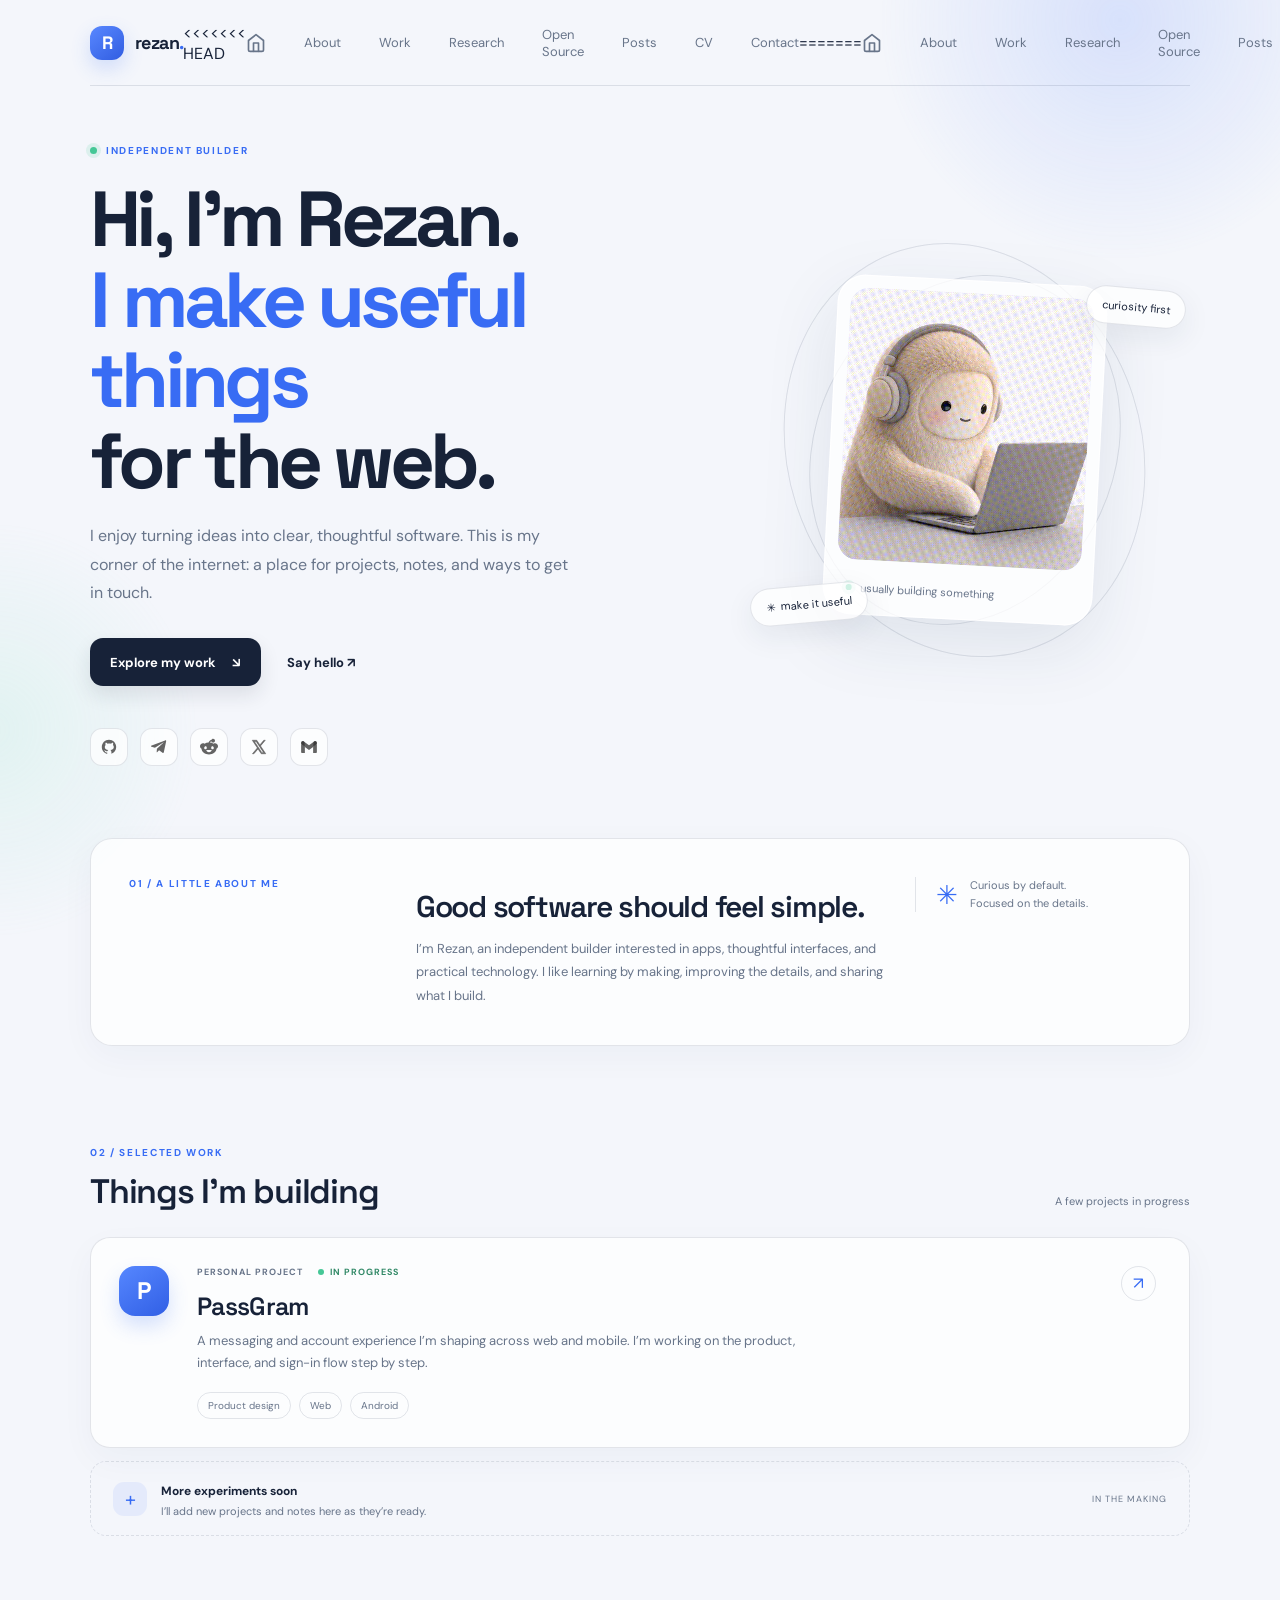
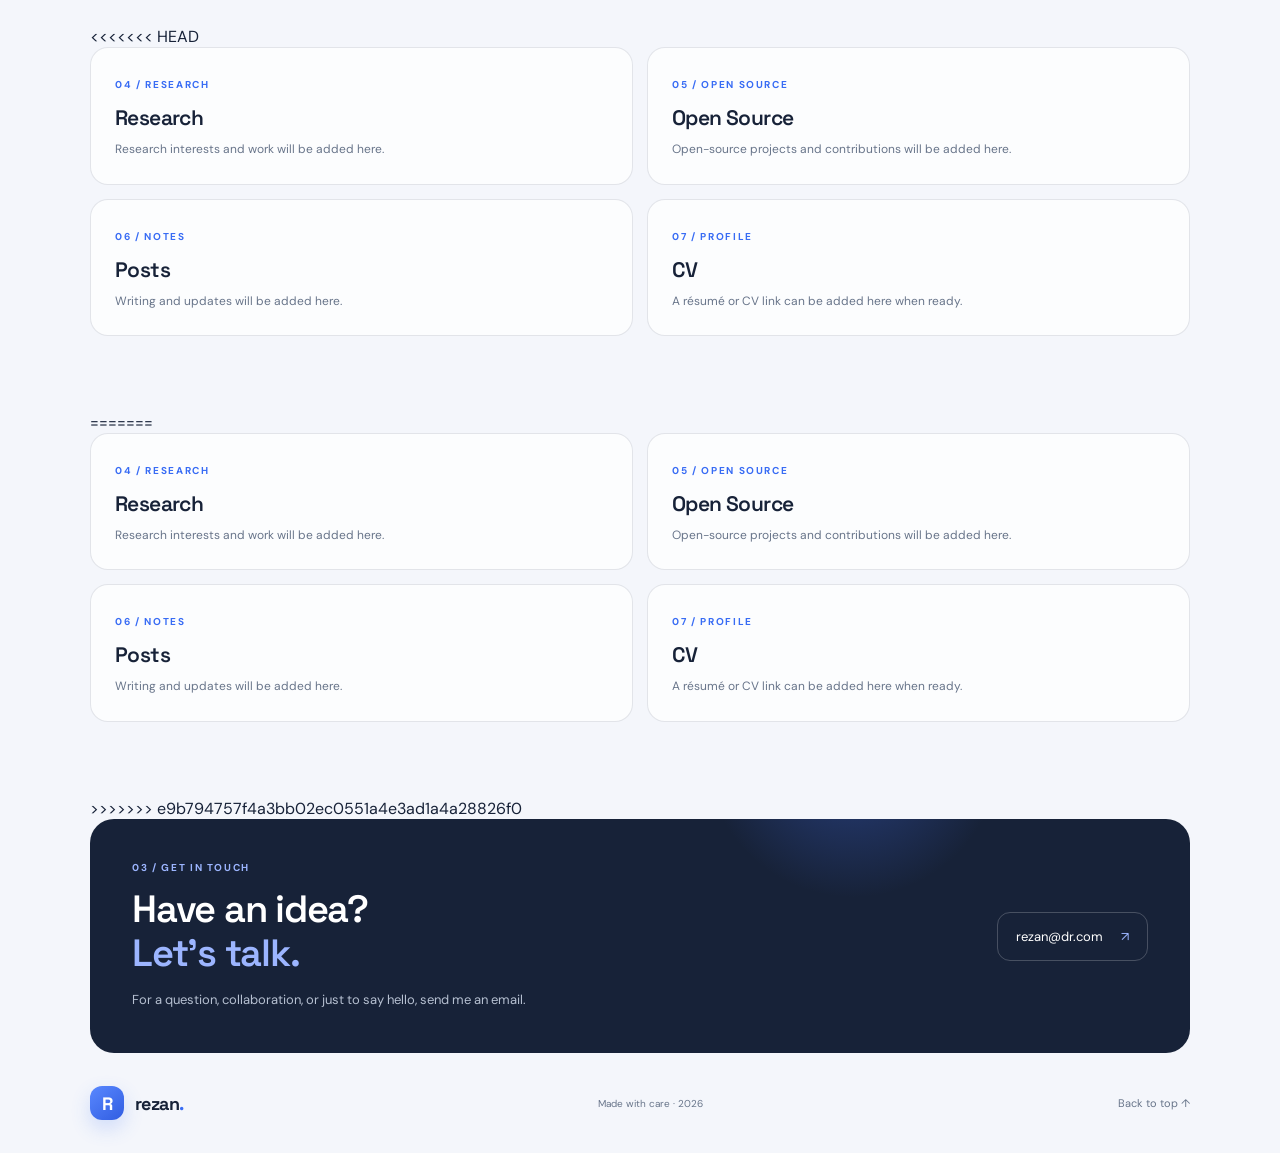
==== commit f2e513b3: "index.html çakışması çözüldü" ====
--- a/index.html
+++ b/index.html
@@ -15,6 +15,7 @@
   <div class="ambient ambient-two" aria-hidden="true"></div>
   <header class="topbar wrap">
     <a class="wordmark" href="#home" aria-label="Rezan home"><span class="mark">R</span><span>rezan<span class="dot">.</span></span></a>
+<<<<<<< HEAD
     <nav class="nav" aria-label="Main navigation">
       <a class="home-link" href="#home" aria-label="Home" title="Home"><svg class="home-icon" xmlns="http://www.w3.org/2000/svg" width="20" height="20" viewBox="0 0 24 24" fill="none" stroke="currentColor" stroke-width="2" stroke-linecap="round" stroke-linejoin="round"><path d="M3 9l9-7 9 7v11a2 2 0 0 1-2 2H5a2 2 0 0 1-2-2z"></path><polyline points="9 22 9 12 15 12 15 22"></polyline></svg></a>
       <a href="#about">About</a>
@@ -26,6 +27,19 @@
       <a href="#contact">Contact</a>
     </nav>
     <button class="header-toggle" type="button" aria-label="Open navigation menu" aria-expanded="false">☰</button>
+=======
+    <nav class="nav" aria-label="Main navigation">
+      <a class="home-link" href="#home" aria-label="Home" title="Home"><svg class="home-icon" xmlns="http://www.w3.org/2000/svg" width="20" height="20" viewBox="0 0 24 24" fill="none" stroke="currentColor" stroke-width="2" stroke-linecap="round" stroke-linejoin="round"><path d="M3 9l9-7 9 7v11a2 2 0 0 1-2 2H5a2 2 0 0 1-2-2z"></path><polyline points="9 22 9 12 15 12 15 22"></polyline></svg></a>
+      <a href="#about">About</a>
+      <a href="#work">Work</a>
+      <a href="#research">Research</a>
+      <a href="#opensource">Open Source</a>
+      <a href="#posts">Posts</a>
+      <a href="#cv">CV</a>
+      <a href="#contact">Contact</a>
+    </nav>
+    <button class="header-toggle" type="button" aria-label="Open navigation menu" aria-expanded="false">☰</button>
+>>>>>>> e9b794757f4a3bb02ec0551a4e3ad1a4a28826f0
     <button class="theme-toggle" type="button" aria-label="Switch color theme" title="Switch theme"><img class="theme-icon" src="icons/sun.svg" alt=""></button>
   </header>
 
@@ -70,6 +84,7 @@
       <div class="coming-card"><span class="coming-mark">+</span><div><b>More experiments soon</b><p>I’ll add new projects and notes here as they’re ready.</p></div><span class="coming-label">IN THE MAKING</span></div>
     </section>
 
+<<<<<<< HEAD
     <section class="more-grid" aria-label="More about Rezan">
       <article id="research" class="more-card"><span class="section-kicker">04 / RESEARCH</span><h2>Research</h2><p>Research interests and work will be added here.</p></article>
       <article id="opensource" class="more-card"><span class="section-kicker">05 / OPEN SOURCE</span><h2>Open Source</h2><p>Open-source projects and contributions will be added here.</p></article>
@@ -77,6 +92,15 @@
       <article id="cv" class="more-card"><span class="section-kicker">07 / PROFILE</span><h2>CV</h2><p>A résumé or CV link can be added here when ready.</p></article>
     </section>
 
+=======
+    <section class="more-grid" aria-label="More about Rezan">
+      <article id="research" class="more-card"><span class="section-kicker">04 / RESEARCH</span><h2>Research</h2><p>Research interests and work will be added here.</p></article>
+      <article id="opensource" class="more-card"><span class="section-kicker">05 / OPEN SOURCE</span><h2>Open Source</h2><p>Open-source projects and contributions will be added here.</p></article>
+      <article id="posts" class="more-card"><span class="section-kicker">06 / NOTES</span><h2>Posts</h2><p>Writing and updates will be added here.</p></article>
+      <article id="cv" class="more-card"><span class="section-kicker">07 / PROFILE</span><h2>CV</h2><p>A résumé or CV link can be added here when ready.</p></article>
+    </section>
+
+>>>>>>> e9b794757f4a3bb02ec0551a4e3ad1a4a28826f0
     <section id="contact" class="contact-card">
       <div><div class="section-kicker">03 / GET IN TOUCH</div><h2>Have an idea?<br><span>Let’s talk.</span></h2><p>For a question, collaboration, or just to say hello, send me an email.</p></div>
       <a class="contact-email" href="mailto:rezan@dr.com">rezan@dr.com <span>↗</span></a>
